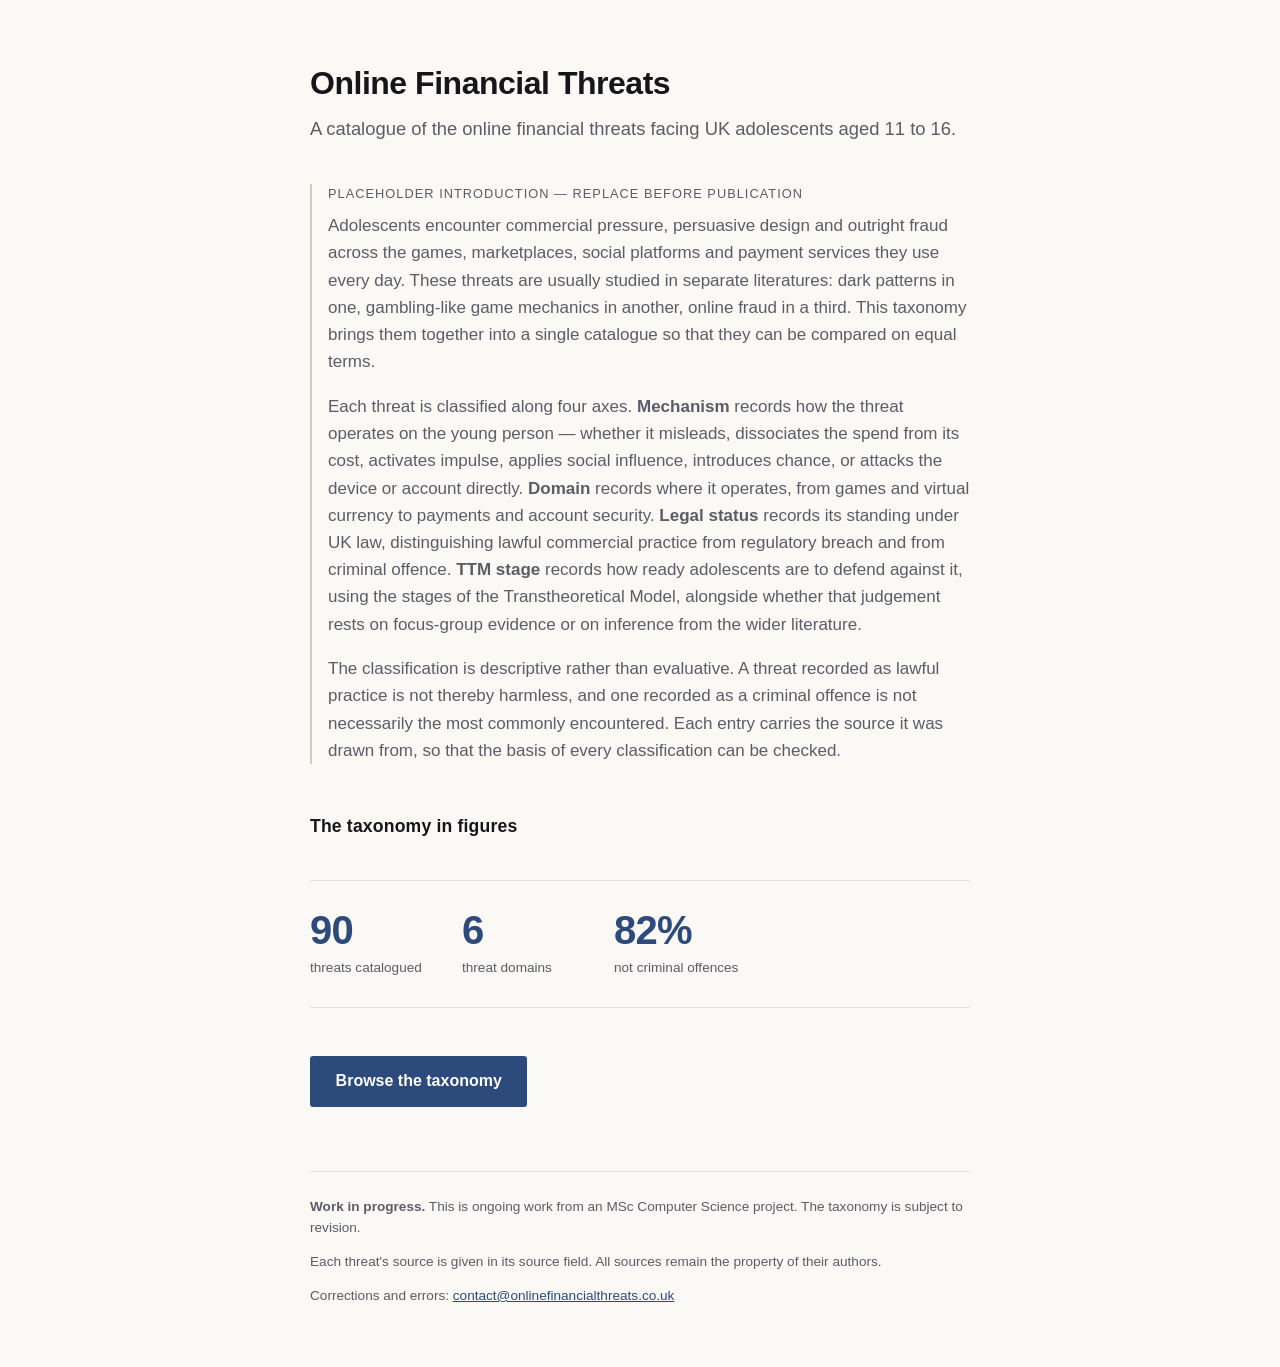
==== index.html @ 91d35a21 "initial site" ====
<!DOCTYPE html>
<html lang="en-GB">
<head>
<meta charset="utf-8">
<meta name="viewport" content="width=device-width, initial-scale=1">
<title>Online Financial Threats — A taxonomy of the online financial threats facing UK adolescents</title>
<meta name="description" content="A research taxonomy cataloguing the online financial threats facing UK adolescents aged 11 to 16, classified by mechanism, domain, legal status and readiness to defend.">
<link rel="stylesheet" href="style.css">
</head>
<body>
<div class="wrap">

  <header>
    <h1>Online Financial Threats</h1>
    <p class="lede">A catalogue of the online financial threats facing UK adolescents aged 11 to 16.</p>
  </header>

  <main>
    <!-- PLACEHOLDER PROSE — to be replaced. -->
    <section class="placeholder" aria-labelledby="intro-heading">
      <p class="placeholder-note" id="intro-heading">Placeholder introduction — replace before publication</p>

      <p>Adolescents encounter commercial pressure, persuasive design and outright fraud across the
      games, marketplaces, social platforms and payment services they use every day. These threats are
      usually studied in separate literatures: dark patterns in one, gambling-like game mechanics in
      another, online fraud in a third. This taxonomy brings them together into a single catalogue so
      that they can be compared on equal terms.</p>

      <p>Each threat is classified along four axes. <strong>Mechanism</strong> records how the threat
      operates on the young person — whether it misleads, dissociates the spend from its cost, activates
      impulse, applies social influence, introduces chance, or attacks the device or account directly.
      <strong>Domain</strong> records where it operates, from games and virtual currency to payments and
      account security. <strong>Legal status</strong> records its standing under UK law, distinguishing
      lawful commercial practice from regulatory breach and from criminal offence. <strong>TTM stage</strong>
      records how ready adolescents are to defend against it, using the stages of the Transtheoretical
      Model, alongside whether that judgement rests on focus-group evidence or on inference from the
      wider literature.</p>

      <p>The classification is descriptive rather than evaluative. A threat recorded as lawful practice
      is not thereby harmless, and one recorded as a criminal offence is not necessarily the most
      commonly encountered. Each entry carries the source it was drawn from, so that the basis of every
      classification can be checked.</p>
    </section>
    <!-- END PLACEHOLDER PROSE -->

    <h2>The taxonomy in figures</h2>

    <div class="figures" id="figures">
      <p class="count" id="figures-status">Loading figures…</p>
    </div>

    <p><a class="button" href="taxonomy.html">Browse the taxonomy</a></p>
  </main>

  <footer class="site-footer">
    <p><strong>Work in progress.</strong> This is ongoing work from an MSc Computer Science project.
    The taxonomy is subject to revision.</p>
    <p>Each threat's source is given in its source field. All sources remain the property of their
    authors.</p>
    <p>Corrections and errors:
    <a href="mailto:contact@onlinefinancialthreats.co.uk">contact@onlinefinancialthreats.co.uk</a></p>
  </footer>

</div>

<script>
(function () {
  'use strict';

  var figuresEl = document.getElementById('figures');

  fetch('taxonomy.json')
    .then(function (response) {
      if (!response.ok) { throw new Error('HTTP ' + response.status); }
      return response.json();
    })
    .then(renderFigures)
    .catch(showFetchError);

  function renderFigures(threats) {
    var total = threats.length;

    // Distinct domain count, derived rather than hard-coded so the figure
    // tracks the data if the taxonomy is revised.
    var domains = new Set(threats.map(function (t) { return t.domain; })).size;

    var notCriminal = threats.filter(function (t) {
      return t.legalStatus !== 'Criminal Offence';
    }).length;
    var notCriminalPct = Math.round((notCriminal / total) * 100);

    figuresEl.textContent = '';
    addFigure(String(total), 'threats catalogued');
    addFigure(String(domains), 'threat domains');
    addFigure(notCriminalPct + '%', 'not criminal offences');
  }

  function addFigure(value, label) {
    var wrapper = document.createElement('div');
    wrapper.className = 'figure';

    var valueEl = document.createElement('span');
    valueEl.className = 'figure-value';
    valueEl.textContent = value;

    var labelEl = document.createElement('span');
    labelEl.className = 'figure-label';
    labelEl.textContent = label;

    wrapper.appendChild(valueEl);
    wrapper.appendChild(labelEl);
    figuresEl.appendChild(wrapper);
  }

  // Opening the page from the filesystem blocks fetch() under the browser's
  // same-origin rules, so explain how to serve it over HTTP instead.
  function showFetchError() {
    figuresEl.className = 'message';
    figuresEl.textContent = '';

    var line = document.createElement('p');
    line.textContent = 'The figures could not be loaded. This site reads its data with fetch(), ' +
      'which browsers block for pages opened directly from disk. Serve the folder over HTTP and ' +
      'reload:';

    var command = document.createElement('p');
    var code = document.createElement('code');
    code.textContent = 'python3 -m http.server';
    command.appendChild(code);

    figuresEl.appendChild(line);
    figuresEl.appendChild(command);
  }
})();
</script>

</body>
</html>
---- style.css ----
/* onlinefinancialthreats.co.uk
   Minimal typographic stylesheet. No external requests, no images, no icons. */

:root {
  --bg: #faf9f6;
  --surface: #ffffff;
  --text: #16161a;
  --muted: #5c5c66;
  --line: #e2e0da;
  --line-strong: #cfccc4;
  --accent: #2c4a7c;
  --accent-dark: #1e3457;

  /* Subdued legal-status tints. Restrained on purpose: this is a research
     artefact, so the colour distinguishes categories without ranking them. */
  --status-lawful-bg: #eef0f2;
  --status-lawful-fg: #3f4750;
  --status-regulatory-bg: #f6efe2;
  --status-regulatory-fg: #6b5220;
  --status-criminal-bg: #f5e9e7;
  --status-criminal-fg: #7a3128;

  --font: -apple-system, BlinkMacSystemFont, "Segoe UI", Roboto, "Helvetica Neue",
    Arial, "Noto Sans", sans-serif;
}

*,
*::before,
*::after {
  box-sizing: border-box;
}

html {
  -webkit-text-size-adjust: 100%;
}

body {
  margin: 0;
  background: var(--bg);
  color: var(--text);
  font-family: var(--font);
  font-size: 17px;
  line-height: 1.6;
}

.wrap {
  max-width: 700px;
  margin: 0 auto;
  padding: 4rem 1.25rem 3rem;
}

/* ---------- Typography ---------- */

h1 {
  font-size: 2rem;
  line-height: 1.2;
  letter-spacing: -0.015em;
  margin: 0 0 0.75rem;
  font-weight: 650;
}

h2 {
  font-size: 1.1rem;
  font-weight: 650;
  letter-spacing: 0.01em;
  margin: 3rem 0 1rem;
}

h3 {
  font-size: 1.05rem;
  font-weight: 620;
  margin: 0;
}

p {
  margin: 0 0 1.1rem;
}

.lede {
  font-size: 1.15rem;
  color: var(--muted);
  margin-bottom: 2.5rem;
}

.placeholder {
  border-left: 2px solid var(--line-strong);
  padding-left: 1rem;
  color: var(--muted);
}

.placeholder-note {
  font-size: 0.8rem;
  text-transform: uppercase;
  letter-spacing: 0.08em;
  color: var(--muted);
  margin-bottom: 0.5rem;
}

a {
  color: var(--accent);
}

a:hover {
  color: var(--accent-dark);
}

:focus-visible {
  outline: 2px solid var(--accent);
  outline-offset: 2px;
}

/* ---------- Summary figures ---------- */

.figures {
  display: flex;
  flex-wrap: wrap;
  gap: 2.5rem;
  margin: 2.5rem 0 3rem;
  padding: 1.75rem 0;
  border-top: 1px solid var(--line);
  border-bottom: 1px solid var(--line);
}

.figure {
  min-width: 7rem;
}

.figure-value {
  display: block;
  font-size: 2.5rem;
  line-height: 1.05;
  font-weight: 600;
  letter-spacing: -0.02em;
  color: var(--accent);
  font-variant-numeric: tabular-nums;
}

.figure-label {
  display: block;
  font-size: 0.85rem;
  color: var(--muted);
  margin-top: 0.35rem;
}

/* ---------- Buttons and links ---------- */

.button {
  display: inline-block;
  background: var(--accent);
  color: #fff;
  text-decoration: none;
  font-size: 1rem;
  font-weight: 550;
  padding: 0.8rem 1.6rem;
  border-radius: 3px;
  transition: background-color 0.12s ease-in-out;
}

.button:hover {
  background: var(--accent-dark);
  color: #fff;
}

.back-link {
  display: inline-block;
  font-size: 0.9rem;
  margin-bottom: 1.75rem;
}

.link-button {
  background: none;
  border: none;
  padding: 0;
  font: inherit;
  font-size: 0.9rem;
  color: var(--accent);
  text-decoration: underline;
  cursor: pointer;
}

.link-button:hover {
  color: var(--accent-dark);
}

/* ---------- Controls ---------- */

.controls {
  margin: 2rem 0 1.5rem;
}

.field {
  display: flex;
  flex-direction: column;
  gap: 0.3rem;
  margin-bottom: 1rem;
}

.field label {
  font-size: 0.8rem;
  text-transform: uppercase;
  letter-spacing: 0.07em;
  color: var(--muted);
}

input[type="search"],
select {
  font: inherit;
  font-size: 1rem;
  color: var(--text);
  background: var(--surface);
  border: 1px solid var(--line-strong);
  border-radius: 3px;
  padding: 0.55rem 0.65rem;
  width: 100%;
}

.filter-grid {
  display: grid;
  grid-template-columns: repeat(2, minmax(0, 1fr));
  gap: 0 1rem;
}

.controls-footer {
  display: flex;
  flex-wrap: wrap;
  justify-content: space-between;
  align-items: baseline;
  gap: 0.75rem;
  padding-top: 0.5rem;
  border-top: 1px solid var(--line);
}

.count {
  font-size: 0.9rem;
  color: var(--muted);
  font-variant-numeric: tabular-nums;
}

/* Heading kept for document structure and screen readers, but not shown:
   the live count above it already labels the list visually. */
.visually-hidden-heading {
  position: absolute;
  width: 1px;
  height: 1px;
  margin: -1px;
  padding: 0;
  overflow: hidden;
  clip: rect(0 0 0 0);
  clip-path: inset(50%);
  white-space: nowrap;
}

/* ---------- Result cards ---------- */

.results {
  margin: 0;
  padding: 0;
  list-style: none;
}

.card {
  background: var(--surface);
  border: 1px solid var(--line);
  border-radius: 4px;
  margin-bottom: 0.85rem;
}

.card > summary {
  display: list-item;
  list-style-position: outside;
  margin-left: 1.5rem;
  padding: 1.1rem 1.25rem 1.1rem 0;
  cursor: pointer;
  transition: background-color 0.12s ease-in-out;
}

.card > summary:hover {
  background: #f4f2ee;
}

.card[open] > summary {
  border-bottom: 1px solid var(--line);
}

.threat-id {
  font-size: 0.85rem;
  font-weight: 400;
  color: var(--muted);
  font-variant-numeric: tabular-nums;
}

.definition {
  display: block;
  margin-top: 0.4rem;
  color: var(--muted);
}

.tags {
  display: block;
  margin-top: 0.7rem;
}

.tag {
  display: inline-block;
  font-size: 0.78rem;
  line-height: 1.4;
  padding: 0.15rem 0.5rem;
  margin: 0.2rem 0.35rem 0 0;
  border: 1px solid var(--line-strong);
  border-radius: 2px;
  color: var(--muted);
  white-space: nowrap;
}

.tag-status {
  border-color: transparent;
}

.status-lawful-practice {
  background: var(--status-lawful-bg);
  color: var(--status-lawful-fg);
}

.status-regulatory-breach {
  background: var(--status-regulatory-bg);
  color: var(--status-regulatory-fg);
}

.status-criminal-offence {
  background: var(--status-criminal-bg);
  color: var(--status-criminal-fg);
}

.detail {
  padding: 1.1rem 1.25rem;
  margin: 0;
  font-size: 0.95rem;
}

.detail dt {
  font-size: 0.78rem;
  text-transform: uppercase;
  letter-spacing: 0.07em;
  color: var(--muted);
  margin-bottom: 0.15rem;
}

.detail dd {
  margin: 0 0 0.9rem;
}

.detail dd:last-child {
  margin-bottom: 0;
}

.source {
  font-size: 0.9rem;
}

/* ---------- Messages ---------- */

.message {
  border: 1px solid var(--line-strong);
  border-radius: 4px;
  background: var(--surface);
  padding: 1.25rem;
  color: var(--muted);
}

.message p:last-child {
  margin-bottom: 0;
}

code {
  font-family: ui-monospace, SFMono-Regular, Menlo, Consolas, monospace;
  font-size: 0.9em;
  background: #eeece7;
  padding: 0.1rem 0.35rem;
  border-radius: 2px;
  color: var(--text);
}

/* ---------- Footer ---------- */

.site-footer {
  margin-top: 4rem;
  padding-top: 1.5rem;
  border-top: 1px solid var(--line);
  font-size: 0.85rem;
  color: var(--muted);
}

.site-footer p {
  margin-bottom: 0.75rem;
}

/* ---------- Narrow screens (down to 360px) ---------- */

@media (max-width: 560px) {
  body {
    font-size: 16px;
  }

  .wrap {
    padding: 2.5rem 1rem 2rem;
  }

  h1 {
    font-size: 1.6rem;
  }

  .filter-grid {
    grid-template-columns: 1fr;
  }

  .figures {
    gap: 1.5rem 2rem;
  }

  .figure-value {
    font-size: 2rem;
  }

  .button {
    display: block;
    text-align: center;
  }

  .tag {
    white-space: normal;
  }
}
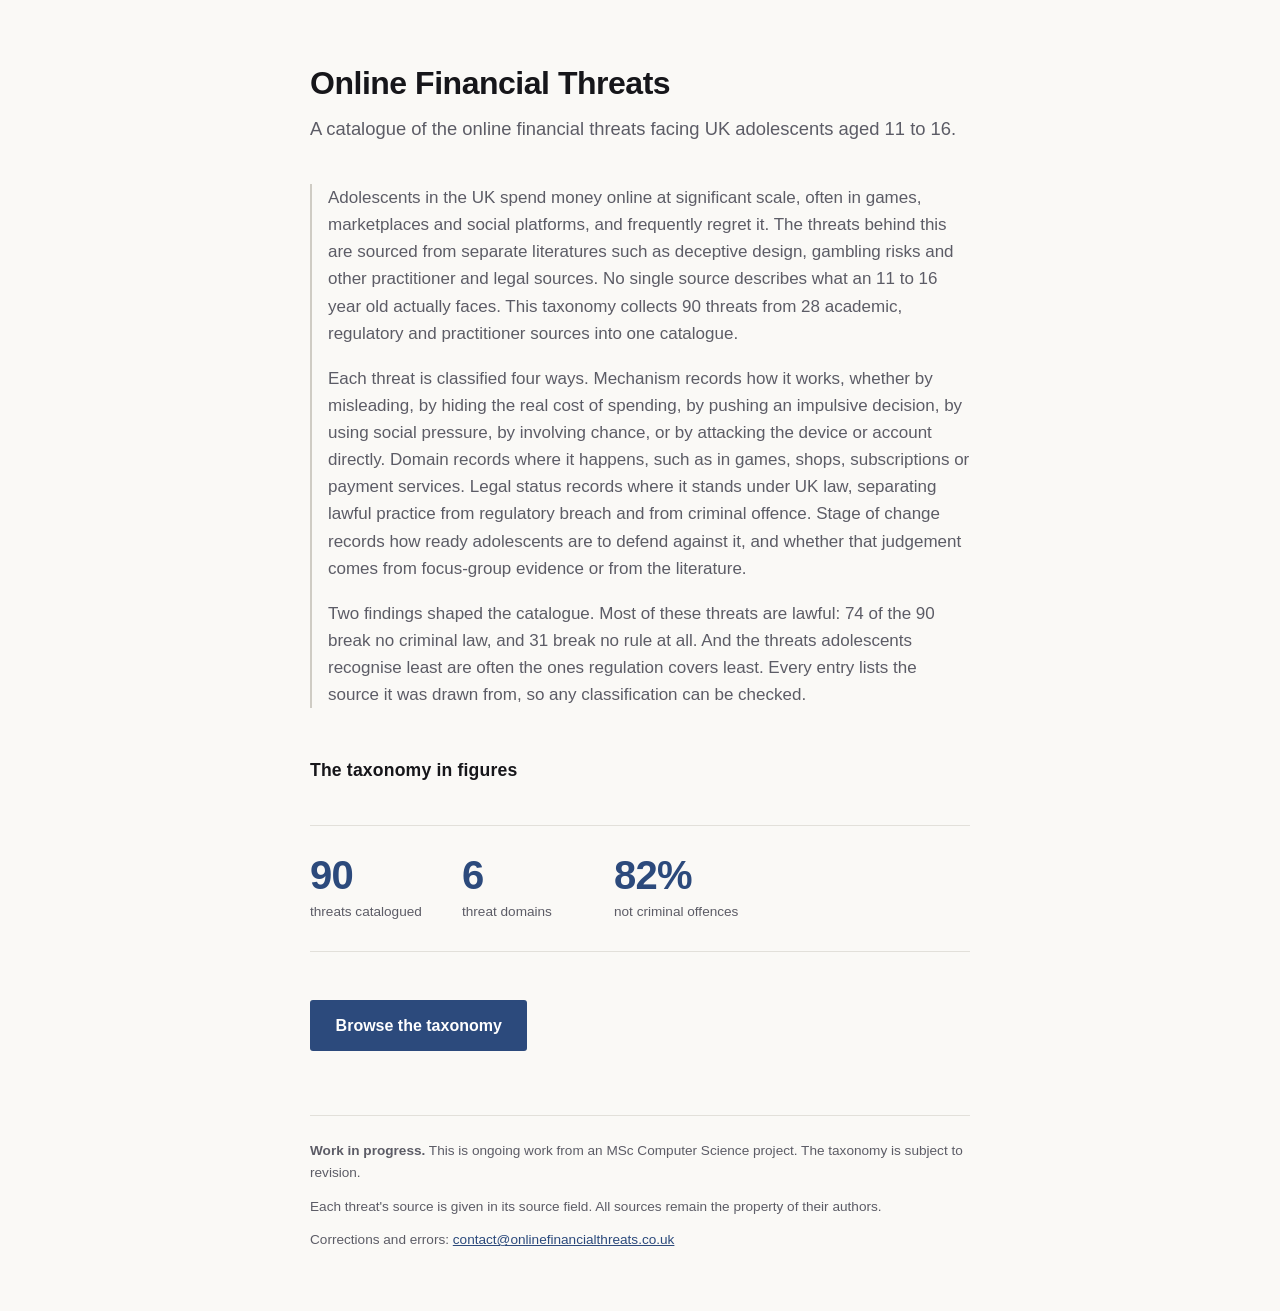
==== commit bb3ab239: "improved introduction" ====
--- a/index.html
+++ b/index.html
@@ -18,28 +18,26 @@
   <main>
     <!-- PLACEHOLDER PROSE — to be replaced. -->
     <section class="placeholder" aria-labelledby="intro-heading">
-      <p class="placeholder-note" id="intro-heading">Placeholder introduction — replace before publication</p>
 
-      <p>Adolescents encounter commercial pressure, persuasive design and outright fraud across the
-      games, marketplaces, social platforms and payment services they use every day. These threats are
-      usually studied in separate literatures: dark patterns in one, gambling-like game mechanics in
-      another, online fraud in a third. This taxonomy brings them together into a single catalogue so
-      that they can be compared on equal terms.</p>
+      <p>Adolescents in the UK spend money online at significant scale, often in games, marketplaces and 
+      social platforms, and frequently regret it. The threats behind this are sourced from separate 
+      literatures such as deceptive design, gambling risks and other practitioner and legal sources.
+      No single source describes what an 11 to 16 year old actually faces. This taxonomy collects 90 
+      threats from 28 academic, regulatory and practitioner sources into one catalogue.</p>
+      
+      <p>Each threat is classified four ways. Mechanism records how it works, whether by misleading, 
+      by hiding the real cost of spending, by pushing an impulsive decision, by using social pressure, 
+      by involving chance, or by attacking the device or account directly. Domain records where it 
+      happens, such as in games, shops, subscriptions or payment services. Legal status records 
+      where it stands under UK law, separating lawful practice from regulatory breach and from criminal 
+      offence. Stage of change records how ready adolescents are to defend against it, and whether that 
+      judgement comes from focus-group evidence or from the literature.</p>
 
-      <p>Each threat is classified along four axes. <strong>Mechanism</strong> records how the threat
-      operates on the young person — whether it misleads, dissociates the spend from its cost, activates
-      impulse, applies social influence, introduces chance, or attacks the device or account directly.
-      <strong>Domain</strong> records where it operates, from games and virtual currency to payments and
-      account security. <strong>Legal status</strong> records its standing under UK law, distinguishing
-      lawful commercial practice from regulatory breach and from criminal offence. <strong>TTM stage</strong>
-      records how ready adolescents are to defend against it, using the stages of the Transtheoretical
-      Model, alongside whether that judgement rests on focus-group evidence or on inference from the
-      wider literature.</p>
+      <p>Two findings shaped the catalogue. Most of these threats are lawful: 74 of the 90 break no criminal 
+      law, and 31 break no rule at all. And the threats adolescents recognise least are often the ones 
+      regulation covers least. Every entry lists the source it was drawn from, so any classification can 
+      be checked.</p>
 
-      <p>The classification is descriptive rather than evaluative. A threat recorded as lawful practice
-      is not thereby harmless, and one recorded as a criminal offence is not necessarily the most
-      commonly encountered. Each entry carries the source it was drawn from, so that the basis of every
-      classification can be checked.</p>
     </section>
     <!-- END PLACEHOLDER PROSE -->
 
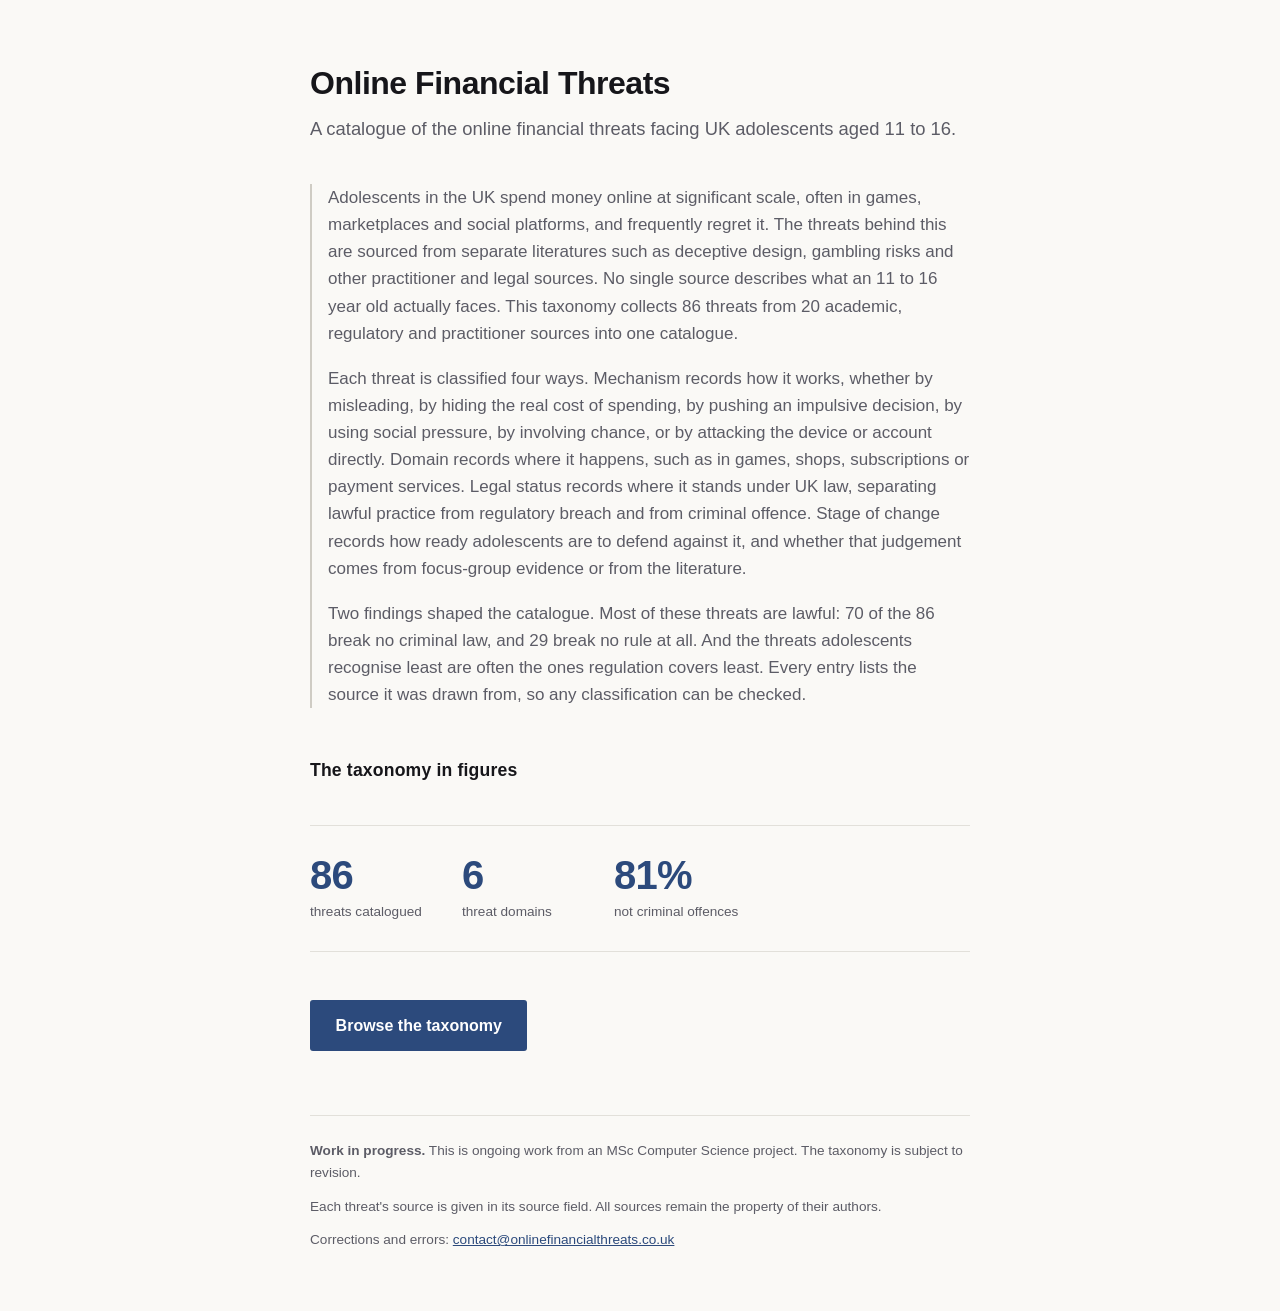
==== commit 5a7d7ee7: "Update taxonomy to 86 threats and add source list" ====
--- a/index.html
+++ b/index.html
@@ -22,8 +22,8 @@
       <p>Adolescents in the UK spend money online at significant scale, often in games, marketplaces and 
       social platforms, and frequently regret it. The threats behind this are sourced from separate 
       literatures such as deceptive design, gambling risks and other practitioner and legal sources.
-      No single source describes what an 11 to 16 year old actually faces. This taxonomy collects 90 
-      threats from 28 academic, regulatory and practitioner sources into one catalogue.</p>
+      No single source describes what an 11 to 16 year old actually faces. This taxonomy collects 86
+      threats from 20 academic, regulatory and practitioner sources into one catalogue.</p>
       
       <p>Each threat is classified four ways. Mechanism records how it works, whether by misleading, 
       by hiding the real cost of spending, by pushing an impulsive decision, by using social pressure, 
@@ -33,8 +33,8 @@
       offence. Stage of change records how ready adolescents are to defend against it, and whether that 
       judgement comes from focus-group evidence or from the literature.</p>
 
-      <p>Two findings shaped the catalogue. Most of these threats are lawful: 74 of the 90 break no criminal 
-      law, and 31 break no rule at all. And the threats adolescents recognise least are often the ones 
+      <p>Two findings shaped the catalogue. Most of these threats are lawful: 70 of the 86 break no criminal
+      law, and 29 break no rule at all. And the threats adolescents recognise least are often the ones
       regulation covers least. Every entry lists the source it was drawn from, so any classification can 
       be checked.</p>
 
--- a/style.css
+++ b/style.css
@@ -357,6 +357,32 @@
   font-size: 0.9rem;
 }
 
+/* ---------- Source list ---------- */
+
+.sources-note {
+  font-size: 0.9rem;
+  color: var(--muted);
+}
+
+.sources {
+  margin: 1.5rem 0;
+}
+
+.sources dt {
+  font-weight: 600;
+  margin-top: 1.1rem;
+}
+
+.sources dd {
+  margin: 0.15rem 0 0;
+  color: var(--muted);
+  font-size: 0.95rem;
+}
+
+.needs-reference {
+  font-style: italic;
+}
+
 /* ---------- Messages ---------- */
 
 .message {
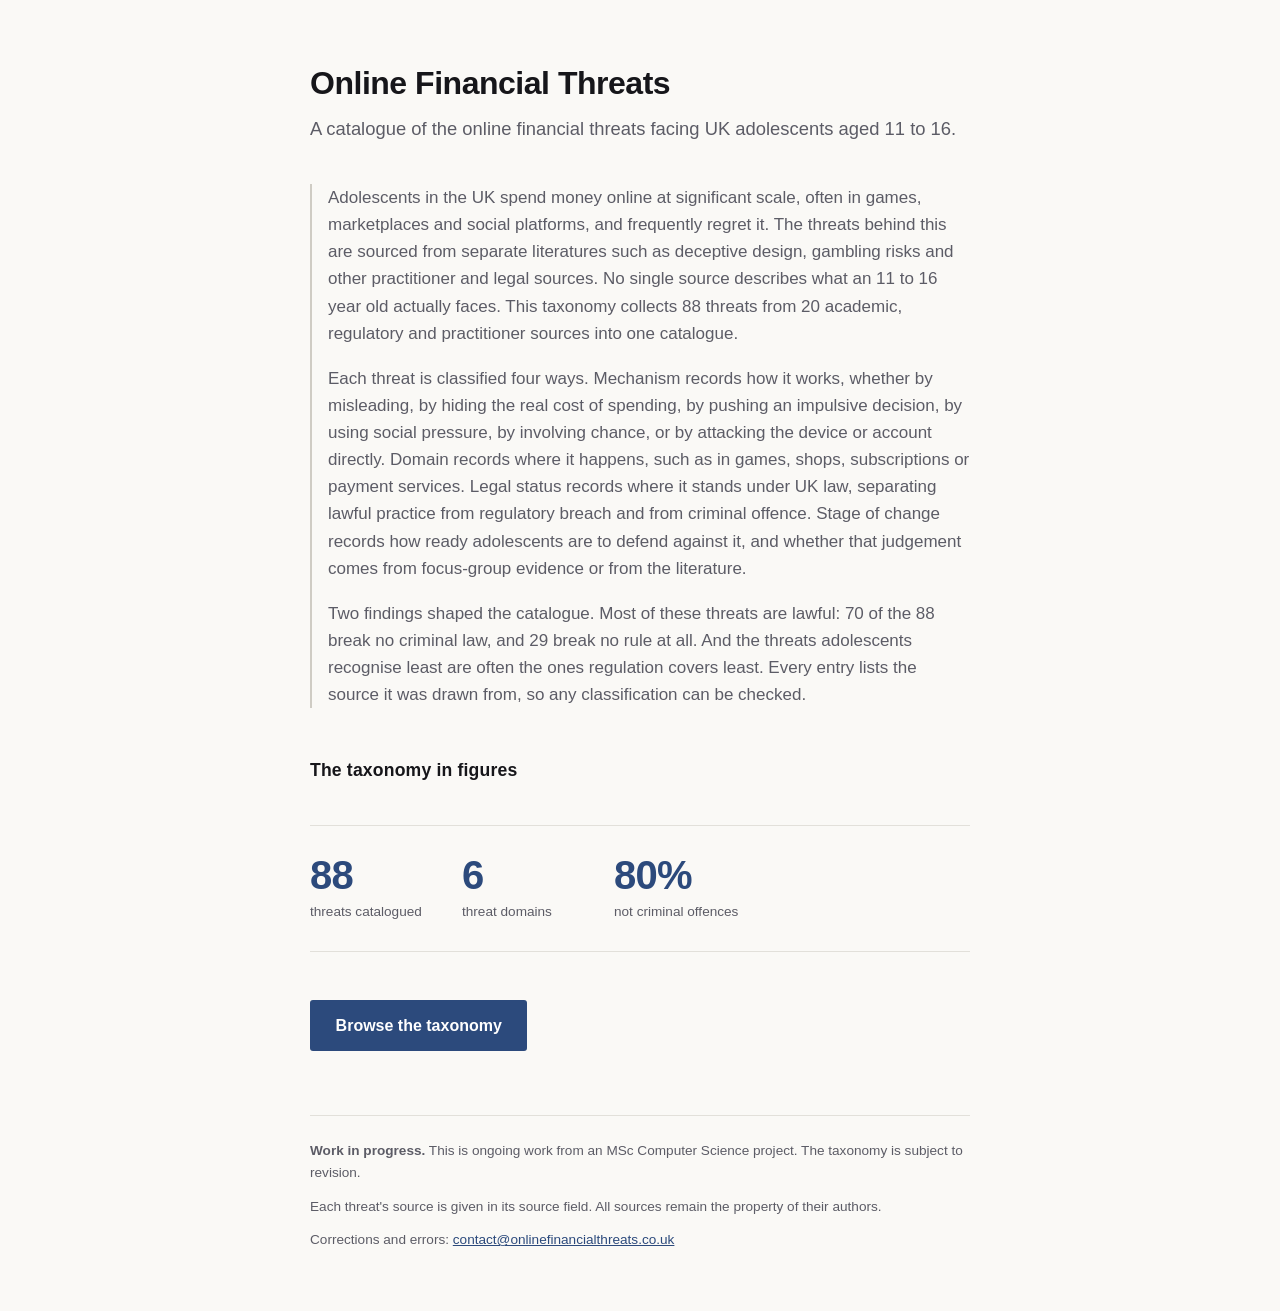
==== commit 79088c92: "Update taxonomy to 88 threats from revised spreadsheet" ====
--- a/index.html
+++ b/index.html
@@ -22,7 +22,7 @@
       <p>Adolescents in the UK spend money online at significant scale, often in games, marketplaces and 
       social platforms, and frequently regret it. The threats behind this are sourced from separate 
       literatures such as deceptive design, gambling risks and other practitioner and legal sources.
-      No single source describes what an 11 to 16 year old actually faces. This taxonomy collects 86
+      No single source describes what an 11 to 16 year old actually faces. This taxonomy collects 88
       threats from 20 academic, regulatory and practitioner sources into one catalogue.</p>
       
       <p>Each threat is classified four ways. Mechanism records how it works, whether by misleading, 
@@ -33,7 +33,7 @@
       offence. Stage of change records how ready adolescents are to defend against it, and whether that 
       judgement comes from focus-group evidence or from the literature.</p>
 
-      <p>Two findings shaped the catalogue. Most of these threats are lawful: 70 of the 86 break no criminal
+      <p>Two findings shaped the catalogue. Most of these threats are lawful: 70 of the 88 break no criminal
       law, and 29 break no rule at all. And the threats adolescents recognise least are often the ones
       regulation covers least. Every entry lists the source it was drawn from, so any classification can 
       be checked.</p>
